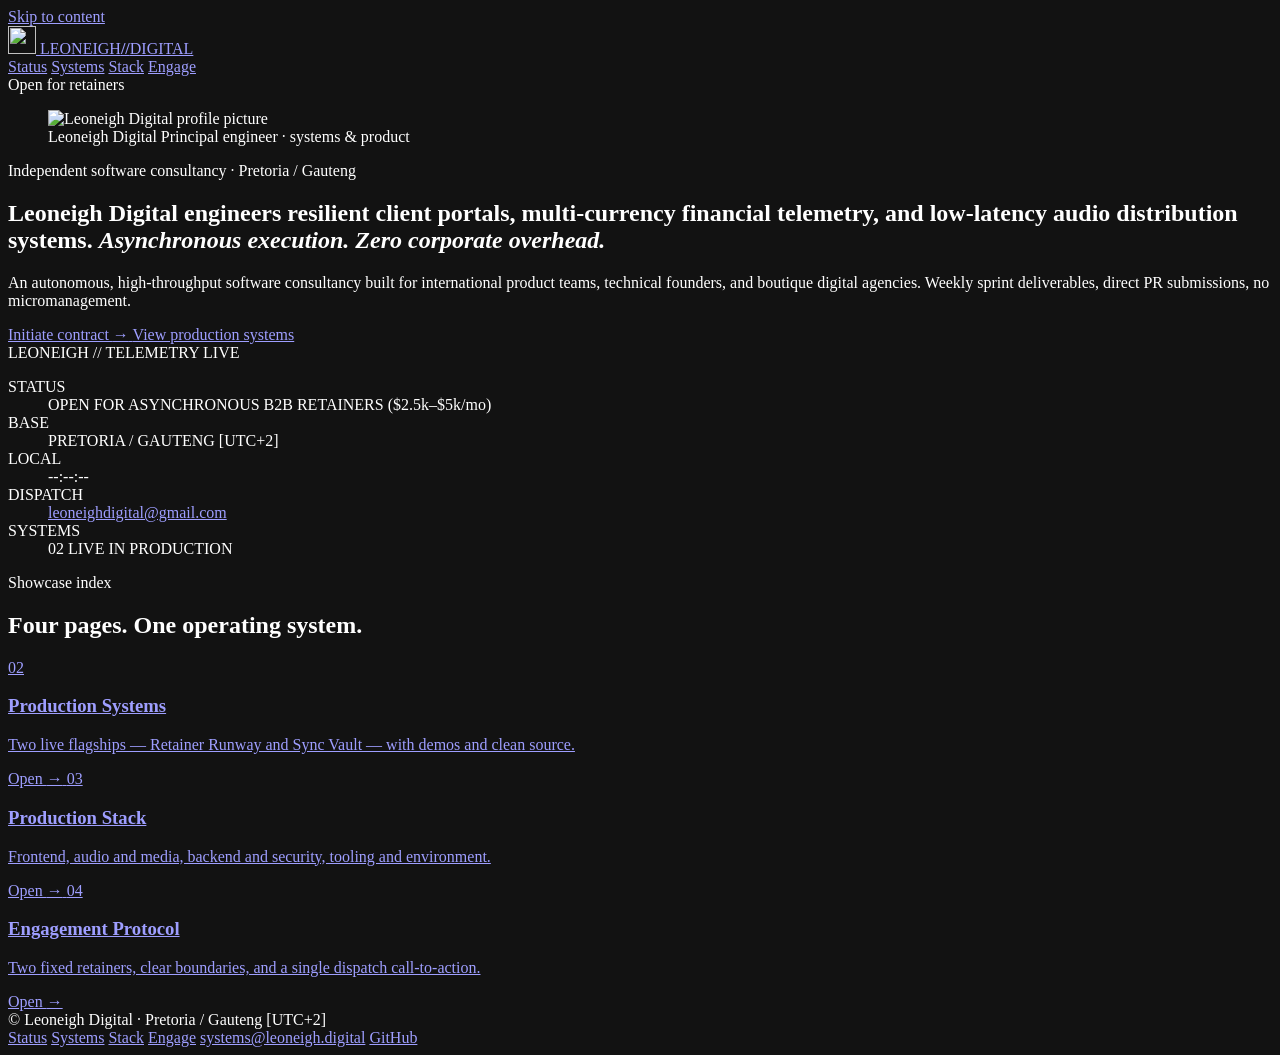
==== index.html @ 9cf305b2 "add index.html for main page layout and content" ====
<!DOCTYPE html>
<html lang="en">
<head>
<meta charset="utf-8">
<meta name="viewport" content="width=device-width, initial-scale=1">
<meta name="color-scheme" content="dark">
<meta name="theme-color" content="#09090b">
<title>Status — Leoneigh Digital</title>
<meta name="description" content="Leoneigh Digital is open for asynchronous B2B retainers. Resilient client portals, multi-currency financial telemetry, and low-latency audio distribution systems.">
<link rel="canonical" href="https://leoneighdigital.github.io/">
<link rel="icon" href="assets/Profile.jpg">
<link rel="stylesheet" href="style.css">
<script src="script.js" defer></script>
</head>

<body>
<a class="skip" href="#main">Skip to content</a>

<header class="topbar">
  <div class="wrap">
    <a class="brand" href="index.html">
      <img class="brand-mark" src="assets/Profile.jpg" width="28" height="28" alt="">
      <span>LEONEIGH<b>//</b>DIGITAL</span>
    </a>

    <nav aria-label="Primary">
      <a href="index.html" aria-current="page">Status</a>
      <a href="systems.html">Systems</a>
      <a href="stack.html">Stack</a>
      <a href="engage.html">Engage</a>
    </nav>

    <span class="pill"><span class="dot" aria-hidden="true"></span>Open for retainers</span>
  </div>
</header>

<main id="main">

  <section class="hero">
    <div class="wrap hero-grid">

      <div class="hero-copy">

        <figure class="profile">
          <img src="assets/Profile.jpg" width="96" height="96"
               alt="Leoneigh Digital profile picture">
          <figcaption>
            <span class="profile-name">Leoneigh Digital</span>
            <span class="profile-role">Principal engineer · systems &amp; product</span>
          </figcaption>
        </figure>

        <p class="kicker">Independent software consultancy · Pretoria / Gauteng</p>

        <h1>
          Leoneigh Digital engineers resilient client portals, multi-currency
          financial telemetry, and low-latency audio distribution systems.
          <em>Asynchronous execution. Zero corporate overhead.</em>
        </h1>

        <p class="lede">
          An autonomous, high-throughput software consultancy built for international
          product teams, technical founders, and boutique digital agencies. Weekly
          sprint deliverables, direct PR submissions, no micromanagement.
        </p>

        <div class="hero-actions">
          <a class="btn" href="mailto:systems@leoneigh.digital?subject=Retainer%20enquiry%20%E2%80%94%20Leoneigh%20Digital">
            Initiate contract <span aria-hidden="true">→</span>
          </a>
          <a class="btn ghost" href="systems.html">View production systems</a>
        </div>
      </div>

      <aside class="terminal" aria-label="Live operational telemetry">
        <div class="terminal-head">
          <span>LEONEIGH // TELEMETRY</span>
          <span><span class="dot" aria-hidden="true"></span>LIVE</span>
        </div>

        <dl class="terminal-body">
          <div class="trow">
            <dt>STATUS</dt>
            <dd class="hot">OPEN FOR ASYNCHRONOUS B2B RETAINERS ($2.5k–$5k/mo)</dd>
          </div>
          <div class="trow">
            <dt>BASE</dt>
            <dd>PRETORIA / GAUTENG <span class="dim">[UTC+2]</span></dd>
          </div>
          <div class="trow">
            <dt>LOCAL</dt>
            <dd>
              <time id="clock" datetime="">--:--:--</time>
              <span class="cursor" aria-hidden="true"></span>
            </dd>
          </div>
          <div class="trow">
            <dt>DISPATCH</dt>
            <dd>
              <a href="mailto:leoneighdigital@gmail.com">leoneighdigital@gmail.com</a>
              <button class="copy" type="button" hidden data-copy="leoneighdigital@gmail.com"
                      aria-label="Copy dispatch email address">COPY</button>
            </dd>
          </div>
          <div class="trow">
            <dt>SYSTEMS</dt>
            <dd>02 LIVE IN PRODUCTION</dd>
          </div>
        </dl>
      </aside>

    </div>
  </section>

  <section class="section">
    <div class="wrap">
      <div class="sec-head">
        <p class="sec-label">Showcase index</p>
        <h2>Four pages. One operating system.</h2>
      </div>

      <div class="index-grid">

        <a class="index-card" href="systems.html">
          <span class="index-num">02</span>
          <h3>Production Systems</h3>
          <p>Two live flagships — Retainer Runway and Sync Vault — with demos and clean source.</p>
          <span class="index-go">Open <span aria-hidden="true">→</span></span>
        </a>

        <a class="index-card" href="stack.html">
          <span class="index-num">03</span>
          <h3>Production Stack</h3>
          <p>Frontend, audio and media, backend and security, tooling and environment.</p>
          <span class="index-go">Open <span aria-hidden="true">→</span></span>
        </a>

        <a class="index-card" href="engage.html">
          <span class="index-num">04</span>
          <h3>Engagement Protocol</h3>
          <p>Two fixed retainers, clear boundaries, and a single dispatch call-to-action.</p>
          <span class="index-go">Open <span aria-hidden="true">→</span></span>
        </a>

      </div>
    </div>
  </section>

</main>

<footer class="foot">
  <div class="wrap foot-inner">
    <span>© Leoneigh Digital · Pretoria / Gauteng [UTC+2]</span>
    <nav class="foot-links" aria-label="Footer">
      <a href="index.html">Status</a>
      <a href="systems.html">Systems</a>
      <a href="stack.html">Stack</a>
      <a href="engage.html">Engage</a>
      <a href="mailto:systems@leoneigh.digital">systems@leoneigh.digital</a>
      <a href="https://github.com/LeoneighDigital" rel="noopener noreferrer" target="_blank">GitHub</a>
    </nav>
  </div>
</footer>

</body>
</html>
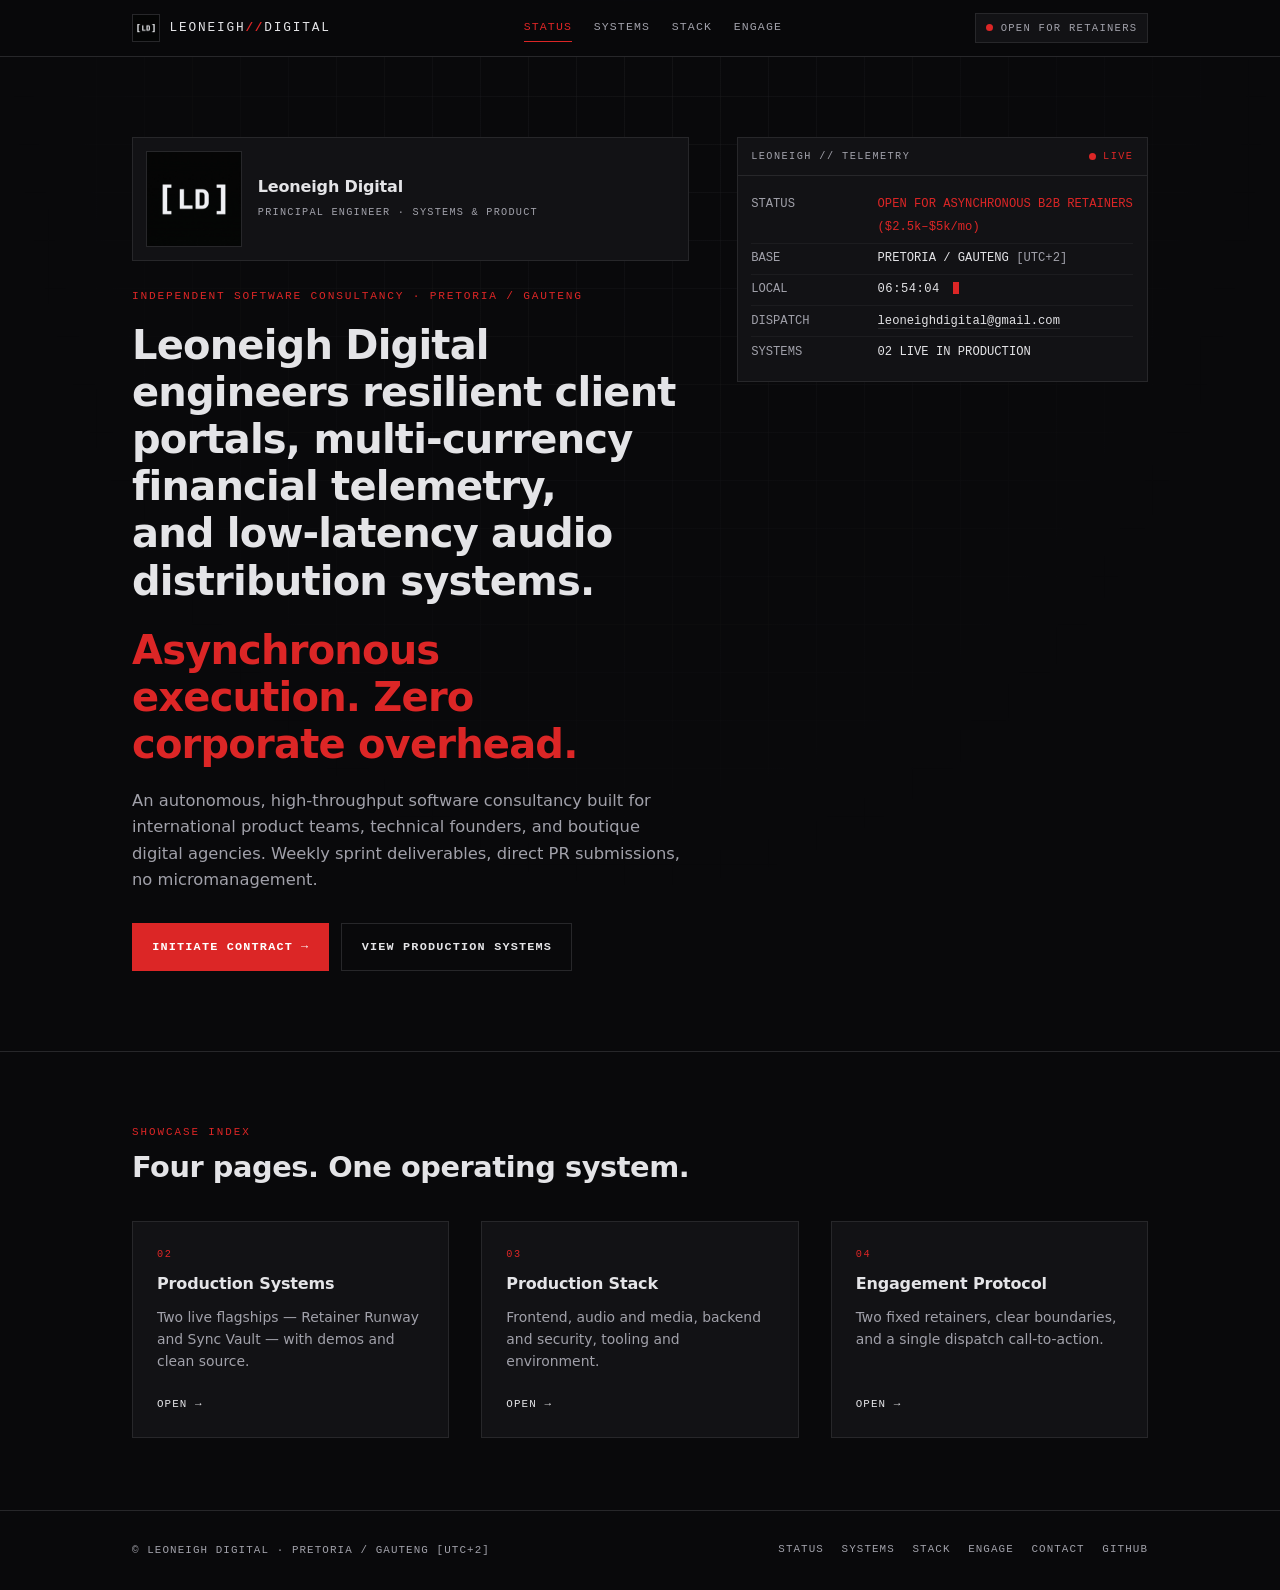
==== commit 67271932: "update contact link in navigation to use new email address" ====
--- a/index.html
+++ b/index.html
@@ -156,7 +156,7 @@
       <a href="systems.html">Systems</a>
       <a href="stack.html">Stack</a>
       <a href="engage.html">Engage</a>
-      <a href="mailto:systems@leoneigh.digital">systems@leoneigh.digital</a>
+      <a href="mailto:leoneighdigital@gmail.com">Contact</a>
       <a href="https://github.com/LeoneighDigital" rel="noopener noreferrer" target="_blank">GitHub</a>
     </nav>
   </div>
--- a/style.css
+++ b/style.css
@@ -0,0 +1,903 @@
+/* ==========================================================================
+   Leoneigh Digital Showcase — style.css
+   Shared across index / systems / stack / engage.
+   Matte carbon, industrial monospace. No frameworks, no external assets.
+   ========================================================================== */
+
+/* --------------------------------------------------------------------------
+   0. Tokens
+   -------------------------------------------------------------------------- */
+:root {
+  --bg:          #09090b;
+  --surface:     #121215;
+  --line:        #27272a;
+  --line-hover:  #3f3f46;
+  --accent:      #dc2626;
+  --accent-dim:  #7f1d1d;
+  --accent-soft: #b91c1c;
+  --text:        #e4e4e7;
+  --muted:       #a1a1aa;
+  --faint:       #52525b;
+
+  --mono: "JetBrains Mono", ui-monospace, SFMono-Regular, Menlo, Consolas, monospace;
+  --sans: Inter, system-ui, -apple-system, "Segoe UI", Roboto, Helvetica, Arial, sans-serif;
+
+  --max: 1080px;
+  --gap: clamp(1rem, 3vw, 2rem);
+  --header-h: 56px;
+}
+
+/* Self-host the fonts for a true sub-100ms first paint, then uncomment:
+
+@font-face {
+  font-family: "Inter";
+  src: url("fonts/Inter-Variable.woff2") format("woff2");
+  font-weight: 100 900;
+  font-display: swap;
+}
+@font-face {
+  font-family: "JetBrains Mono";
+  src: url("fonts/JetBrainsMono-Variable.woff2") format("woff2");
+  font-weight: 100 800;
+  font-display: swap;
+}
+*/
+
+/* --------------------------------------------------------------------------
+   1. Reset & base
+   -------------------------------------------------------------------------- */
+*,
+*::before,
+*::after { box-sizing: border-box; }
+
+[hidden] { display: none !important; }
+
+html {
+  scroll-behavior: smooth;
+  scroll-padding-top: calc(var(--header-h) + 16px);
+  -webkit-text-size-adjust: 100%;
+}
+
+body {
+  margin: 0;
+  background: var(--bg);
+  color: var(--text);
+  font-family: var(--sans);
+  font-size: 16px;
+  line-height: 1.6;
+  -webkit-font-smoothing: antialiased;
+  -moz-osx-font-smoothing: grayscale;
+  text-rendering: optimizeLegibility;
+  overflow-x: hidden;
+}
+
+/* Faint industrial grid, masked toward the top */
+body::before {
+  content: "";
+  position: fixed;
+  inset: 0;
+  z-index: 0;
+  pointer-events: none;
+  background-image:
+    linear-gradient(to right, rgba(39, 39, 42, .35) 1px, transparent 1px),
+    linear-gradient(to bottom, rgba(39, 39, 42, .35) 1px, transparent 1px);
+  background-size: 48px 48px;
+  -webkit-mask-image: radial-gradient(ellipse at 50% 0%, #000 0%, transparent 70%);
+          mask-image: radial-gradient(ellipse at 50% 0%, #000 0%, transparent 70%);
+}
+
+img, svg { max-width: 100%; display: block; }
+
+a { color: inherit; }
+
+code {
+  font-family: var(--mono);
+  font-size: .92em;
+  color: var(--text);
+  background: rgba(39, 39, 42, .5);
+  padding: .05em .3em;
+}
+
+::selection { background: var(--accent); color: #fff; }
+
+:focus-visible {
+  outline: 2px solid var(--accent);
+  outline-offset: 2px;
+}
+
+@media (prefers-reduced-motion: reduce) {
+  html { scroll-behavior: auto; }
+  *, *::before, *::after {
+    animation-duration: .001ms !important;
+    animation-iteration-count: 1 !important;
+    transition-duration: .001ms !important;
+  }
+}
+
+/* --------------------------------------------------------------------------
+   2. Layout helpers
+   -------------------------------------------------------------------------- */
+.wrap {
+  position: relative;
+  z-index: 1;
+  width: 100%;
+  max-width: var(--max);
+  margin-inline: auto;
+  padding-inline: clamp(1rem, 4vw, 2rem);
+}
+
+.skip {
+  position: absolute;
+  left: -9999px;
+  top: 0;
+  z-index: 100;
+  background: var(--accent);
+  color: #fff;
+  font-family: var(--mono);
+  font-size: .75rem;
+  letter-spacing: .1em;
+  text-transform: uppercase;
+  padding: .75rem 1rem;
+  text-decoration: none;
+}
+.skip:focus { left: 1rem; top: 1rem; }
+
+/* --------------------------------------------------------------------------
+   3. Top bar
+   -------------------------------------------------------------------------- */
+.topbar {
+  position: sticky;
+  top: 0;
+  z-index: 20;
+  border-bottom: 1px solid var(--line);
+  background: rgba(9, 9, 11, .88);
+  -webkit-backdrop-filter: blur(8px);
+          backdrop-filter: blur(8px);
+}
+
+.topbar .wrap {
+  display: flex;
+  align-items: center;
+  justify-content: space-between;
+  gap: 1rem;
+  height: var(--header-h);
+}
+
+.brand {
+  display: inline-flex;
+  align-items: center;
+  gap: .6rem;
+  font-family: var(--mono);
+  font-size: .8rem;
+  letter-spacing: .14em;
+  text-transform: uppercase;
+  text-decoration: none;
+  white-space: nowrap;
+}
+.brand b { color: var(--accent); font-weight: 700; }
+
+.brand-mark {
+  width: 28px;
+  height: 28px;
+  flex: none;
+  border: 1px solid var(--line);
+  background: var(--surface);
+}
+
+.topbar nav {
+  display: flex;
+  gap: 1.35rem;
+  font-family: var(--mono);
+  font-size: .72rem;
+  letter-spacing: .1em;
+  text-transform: uppercase;
+}
+.topbar nav a {
+  color: var(--muted);
+  text-decoration: none;
+  padding-block: .25rem;
+  border-bottom: 1px solid transparent;
+  white-space: nowrap;
+  transition: color .15s ease, border-color .15s ease;
+}
+.topbar nav a:hover,
+.topbar nav a:focus-visible {
+  color: var(--text);
+  border-color: var(--accent);
+}
+.topbar nav a[aria-current="page"] {
+  color: var(--accent);
+  border-color: var(--accent);
+}
+
+.pill {
+  display: inline-flex;
+  align-items: center;
+  gap: .5rem;
+  font-family: var(--mono);
+  font-size: .66rem;
+  letter-spacing: .12em;
+  text-transform: uppercase;
+  color: var(--muted);
+  border: 1px solid var(--line);
+  background: var(--surface);
+  padding: .35rem .6rem;
+  white-space: nowrap;
+}
+
+.dot {
+  width: 7px;
+  height: 7px;
+  flex: none;
+  border-radius: 50%;
+  background: var(--accent);
+  animation: pulse 2.4s ease-out infinite;
+}
+@keyframes pulse {
+  0%   { box-shadow: 0 0 0 0 rgba(220, 38, 38, .55); }
+  70%  { box-shadow: 0 0 0 7px rgba(220, 38, 38, 0); }
+  100% { box-shadow: 0 0 0 0 rgba(220, 38, 38, 0); }
+}
+
+/* Mobile: wrap the bar to two rows, keep the nav reachable */
+@media (max-width: 760px) {
+  .topbar .wrap {
+    height: auto;
+    flex-wrap: wrap;
+    row-gap: .5rem;
+    padding-block: .6rem;
+  }
+  .topbar nav {
+    order: 3;
+    width: 100%;
+    gap: 1.1rem;
+    overflow-x: auto;
+    scrollbar-width: none;
+    padding-bottom: .15rem;
+  }
+  .topbar nav::-webkit-scrollbar { display: none; }
+  .pill { display: none; }
+  .brand { font-size: .74rem; }
+}
+
+/* --------------------------------------------------------------------------
+   4. Profile figure (placeholder)
+   -------------------------------------------------------------------------- */
+.profile {
+  display: flex;
+  align-items: center;
+  gap: 1rem;
+  margin: 0 0 1.7rem;
+  padding: .8rem;
+  border: 1px solid var(--line);
+  background: var(--surface);
+}
+
+.profile img {
+  width: 96px;
+  height: 96px;
+  flex: none;
+  border: 1px solid var(--line);
+  background: var(--bg);
+  object-fit: cover;
+}
+
+.profile figcaption { min-width: 0; }
+
+.profile-name {
+  display: block;
+  font-weight: 700;
+  letter-spacing: -.01em;
+  line-height: 1.3;
+}
+
+.profile-role {
+  display: block;
+  margin-top: .35rem;
+  font-family: var(--mono);
+  font-size: .64rem;
+  letter-spacing: .12em;
+  text-transform: uppercase;
+  color: var(--muted);
+}
+
+.profile-note {
+  display: block;
+  margin-top: .6rem;
+  font-family: var(--mono);
+  font-size: .58rem;
+  letter-spacing: .08em;
+  text-transform: uppercase;
+  color: var(--faint);
+}
+
+/* --------------------------------------------------------------------------
+   5. Hero (index) & page hero (subpages)
+   -------------------------------------------------------------------------- */
+.hero {
+  padding-block: clamp(2.5rem, 7vw, 5rem);
+  border-bottom: 1px solid var(--line);
+}
+
+.hero-grid {
+  display: grid;
+  grid-template-columns: 1.15fr .85fr;
+  gap: clamp(1.5rem, 4vw, 3rem);
+  align-items: start;
+}
+@media (max-width: 880px) {
+  .hero-grid { grid-template-columns: 1fr; }
+}
+
+.page-hero {
+  padding-block: clamp(2.25rem, 6vw, 4rem) clamp(1.75rem, 4vw, 2.5rem);
+  border-bottom: 1px solid var(--line);
+}
+
+.kicker {
+  margin: 0 0 1rem;
+  font-family: var(--mono);
+  font-size: .7rem;
+  letter-spacing: .16em;
+  text-transform: uppercase;
+  color: var(--accent);
+}
+
+h1 {
+  margin: 0;
+  font-size: clamp(1.5rem, 3.6vw, 2.5rem);
+  line-height: 1.18;
+  letter-spacing: -.02em;
+  font-weight: 700;
+  text-wrap: balance;
+  max-width: 24ch;
+}
+h1 em {
+  display: block;
+  margin-top: .55em;
+  font-style: normal;
+  color: var(--accent);
+}
+
+.page-hero h1 { max-width: 26ch; }
+
+.lede {
+  margin: 1.25rem 0 0;
+  max-width: 58ch;
+  color: var(--muted);
+  font-size: clamp(.94rem, 1.5vw, 1.02rem);
+}
+
+.hero-actions {
+  display: flex;
+  flex-wrap: wrap;
+  gap: .75rem;
+  margin-top: 1.9rem;
+}
+
+/* --------------------------------------------------------------------------
+   6. Buttons & links
+   -------------------------------------------------------------------------- */
+.btn {
+  display: inline-flex;
+  align-items: center;
+  gap: .5rem;
+  font-family: var(--mono);
+  font-size: .74rem;
+  font-weight: 600;
+  letter-spacing: .1em;
+  text-transform: uppercase;
+  text-decoration: none;
+  padding: .85rem 1.2rem;
+  border: 1px solid var(--accent);
+  background: var(--accent);
+  color: #fff;
+  transition: background .15s ease, border-color .15s ease, color .15s ease;
+}
+.btn:hover,
+.btn:focus-visible {
+  background: var(--accent-soft);
+  border-color: var(--accent-soft);
+}
+
+.btn.ghost {
+  background: transparent;
+  color: var(--text);
+  border-color: var(--line);
+}
+.btn.ghost:hover,
+.btn.ghost:focus-visible {
+  background: var(--surface);
+  border-color: var(--accent);
+  color: #fff;
+}
+
+/* --------------------------------------------------------------------------
+   7. Terminal
+   -------------------------------------------------------------------------- */
+.terminal {
+  border: 1px solid var(--line);
+  background: var(--surface);
+  font-family: var(--mono);
+  font-size: .76rem;
+  line-height: 1.9;
+  overflow: hidden;
+}
+
+.terminal-head {
+  display: flex;
+  align-items: center;
+  justify-content: space-between;
+  gap: 1rem;
+  padding: .55rem .85rem;
+  border-bottom: 1px solid var(--line);
+  color: var(--muted);
+  font-size: .64rem;
+  letter-spacing: .14em;
+  text-transform: uppercase;
+}
+.terminal-head > span:last-child {
+  display: inline-flex;
+  align-items: center;
+  gap: .45rem;
+  color: var(--accent);
+}
+
+.terminal-body { margin: 0; padding: .85rem; }
+
+.trow {
+  display: grid;
+  grid-template-columns: 6.9rem 1fr;
+  gap: 1rem;
+  padding-block: .22rem;
+  border-bottom: 1px solid rgba(39, 39, 42, .5);
+}
+.trow:last-child { border-bottom: 0; }
+.trow dt { color: var(--muted); }
+.trow dd { margin: 0; word-break: break-word; }
+
+.terminal .hot { color: var(--accent); }
+.terminal .dim { color: var(--muted); }
+
+.terminal a {
+  text-decoration: none;
+  border-bottom: 1px solid var(--line);
+  transition: color .15s ease, border-color .15s ease;
+}
+.terminal a:hover,
+.terminal a:focus-visible {
+  color: var(--accent);
+  border-color: var(--accent);
+}
+
+#clock {
+  font-variant-numeric: tabular-nums;
+  letter-spacing: .04em;
+}
+
+.cursor {
+  display: inline-block;
+  width: .5em;
+  height: .95em;
+  margin-left: .35rem;
+  vertical-align: -.12em;
+  background: var(--accent);
+  animation: blink 1.1s steps(1) infinite;
+}
+@keyframes blink { 50% { opacity: 0; } }
+
+.copy {
+  margin-left: .5rem;
+  padding: .1rem .4rem;
+  font-family: var(--mono);
+  font-size: .58rem;
+  letter-spacing: .12em;
+  text-transform: uppercase;
+  color: var(--muted);
+  background: transparent;
+  border: 1px solid var(--line);
+  cursor: pointer;
+  transition: color .15s ease, border-color .15s ease;
+}
+.copy:hover,
+.copy:focus-visible,
+.copy.is-copied {
+  color: var(--accent);
+  border-color: var(--accent);
+}
+
+/* --------------------------------------------------------------------------
+   8. Sections
+   -------------------------------------------------------------------------- */
+.section {
+  padding-block: clamp(2.5rem, 7vw, 4.5rem);
+  border-bottom: 1px solid var(--line);
+}
+
+.sec-head { margin-bottom: clamp(1.5rem, 4vw, 2.25rem); }
+
+.sec-label {
+  margin: 0 0 .55rem;
+  font-family: var(--mono);
+  font-size: .68rem;
+  letter-spacing: .18em;
+  text-transform: uppercase;
+  color: var(--accent);
+}
+
+h2 {
+  margin: 0;
+  font-size: clamp(1.25rem, 2.7vw, 1.8rem);
+  line-height: 1.2;
+  letter-spacing: -.015em;
+  text-wrap: balance;
+}
+
+/* --------------------------------------------------------------------------
+   9. Showcase index cards (home)
+   -------------------------------------------------------------------------- */
+.index-grid {
+  display: grid;
+  grid-template-columns: repeat(3, 1fr);
+  gap: var(--gap);
+}
+@media (max-width: 860px) {
+  .index-grid { grid-template-columns: 1fr; }
+}
+
+.index-card {
+  display: flex;
+  flex-direction: column;
+  gap: .55rem;
+  padding: clamp(1.1rem, 2.5vw, 1.5rem);
+  border: 1px solid var(--line);
+  background: var(--surface);
+  text-decoration: none;
+  transition: border-color .2s ease, background .2s ease;
+}
+.index-card:hover,
+.index-card:focus-visible {
+  border-color: var(--accent-dim);
+  background: #141418;
+}
+
+.index-num {
+  font-family: var(--mono);
+  font-size: .64rem;
+  letter-spacing: .16em;
+  color: var(--accent);
+}
+
+.index-card h3 {
+  margin: 0;
+  font-size: 1rem;
+  letter-spacing: -.01em;
+}
+
+.index-card p {
+  margin: 0;
+  color: var(--muted);
+  font-size: .87rem;
+  line-height: 1.6;
+}
+
+.index-go {
+  margin-top: auto;
+  padding-top: .9rem;
+  font-family: var(--mono);
+  font-size: .68rem;
+  letter-spacing: .1em;
+  text-transform: uppercase;
+  color: var(--text);
+}
+.index-card:hover .index-go { color: var(--accent); }
+
+/* --------------------------------------------------------------------------
+   10. System cards
+   -------------------------------------------------------------------------- */
+.systems {
+  display: grid;
+  grid-template-columns: repeat(2, 1fr);
+  gap: var(--gap);
+}
+@media (max-width: 780px) {
+  .systems { grid-template-columns: 1fr; }
+}
+
+.card {
+  display: flex;
+  flex-direction: column;
+  gap: .9rem;
+  padding: clamp(1.1rem, 2.5vw, 1.6rem);
+  border: 1px solid var(--line);
+  background: var(--surface);
+  transition: border-color .2s ease;
+}
+.card:hover { border-color: var(--line-hover); }
+
+.card-index {
+  margin: 0;
+  font-family: var(--mono);
+  font-size: .64rem;
+  letter-spacing: .16em;
+  text-transform: uppercase;
+  color: var(--accent);
+}
+
+.card h3 {
+  margin: 0;
+  font-size: 1.05rem;
+  line-height: 1.35;
+  letter-spacing: -.01em;
+}
+
+.card p {
+  margin: 0;
+  color: var(--muted);
+  font-size: .9rem;
+  line-height: 1.65;
+}
+
+.tags {
+  display: flex;
+  flex-wrap: wrap;
+  gap: .4rem;
+  margin: 0;
+  padding: 0;
+  list-style: none;
+}
+.tag {
+  font-family: var(--mono);
+  font-size: .62rem;
+  letter-spacing: .06em;
+  text-transform: uppercase;
+  color: var(--muted);
+  border: 1px solid var(--line);
+  padding: .18rem .45rem;
+}
+
+.card-links {
+  display: flex;
+  flex-wrap: wrap;
+  gap: .6rem;
+  margin-top: auto;
+  padding-top: .95rem;
+  border-top: 1px solid var(--line);
+}
+
+.link {
+  font-family: var(--mono);
+  font-size: .7rem;
+  letter-spacing: .08em;
+  text-transform: uppercase;
+  text-decoration: none;
+  color: var(--text);
+  border: 1px solid var(--line);
+  padding: .45rem .7rem;
+  transition: border-color .15s ease, color .15s ease, background .15s ease;
+}
+.link:hover,
+.link:focus-visible {
+  border-color: var(--accent);
+  color: var(--accent);
+  background: rgba(220, 38, 38, .06);
+}
+.link.primary {
+  border-color: var(--accent);
+  color: #fff;
+  background: rgba(220, 38, 38, .14);
+}
+.link.primary:hover,
+.link.primary:focus-visible {
+  background: var(--accent);
+  color: #fff;
+}
+
+/* --------------------------------------------------------------------------
+   11. Stack table
+   -------------------------------------------------------------------------- */
+.stack {
+  margin: 0;
+  border: 1px solid var(--line);
+  background: var(--surface);
+}
+
+.stack-row {
+  display: grid;
+  grid-template-columns: 13rem 1fr;
+  gap: 1rem;
+  padding: .95rem clamp(.9rem, 2.5vw, 1.4rem);
+  border-bottom: 1px solid var(--line);
+}
+.stack-row:last-child { border-bottom: 0; }
+
+.stack-row dt {
+  font-family: var(--mono);
+  font-size: .68rem;
+  letter-spacing: .12em;
+  text-transform: uppercase;
+  color: var(--muted);
+  padding-top: .18rem;
+}
+
+.stack-row dd {
+  margin: 0;
+  font-size: .9rem;
+  color: var(--text);
+}
+
+@media (max-width: 620px) {
+  .stack-row {
+    grid-template-columns: 1fr;
+    gap: .35rem;
+  }
+}
+
+/* --------------------------------------------------------------------------
+   12. Tiers & CTA
+   -------------------------------------------------------------------------- */
+.tiers {
+  display: grid;
+  grid-template-columns: repeat(2, 1fr);
+  gap: var(--gap);
+}
+@media (max-width: 780px) {
+  .tiers { grid-template-columns: 1fr; }
+}
+
+.tier {
+  display: flex;
+  flex-direction: column;
+  gap: .8rem;
+  padding: clamp(1.2rem, 3vw, 1.8rem);
+  border: 1px solid var(--line);
+  background: var(--surface);
+}
+.tier.featured {
+  border-color: var(--accent-dim);
+  box-shadow: inset 0 1px 0 0 rgba(220, 38, 38, .35);
+}
+
+.tier-name {
+  margin: 0;
+  font-family: var(--mono);
+  font-size: .66rem;
+  letter-spacing: .14em;
+  text-transform: uppercase;
+  color: var(--muted);
+}
+.tier.featured .tier-name { color: var(--accent); }
+
+.tier h3 {
+  margin: 0;
+  font-size: 1.02rem;
+  line-height: 1.35;
+  letter-spacing: -.01em;
+}
+
+.price {
+  margin: .2rem 0 0;
+  font-family: var(--mono);
+  font-size: 1.05rem;
+  letter-spacing: .02em;
+  color: var(--accent);
+}
+.price small {
+  display: block;
+  margin-top: .2rem;
+  font-size: .62rem;
+  letter-spacing: .14em;
+  text-transform: uppercase;
+  color: var(--muted);
+}
+
+.tier-list {
+  display: grid;
+  gap: .5rem;
+  margin: .4rem 0 0;
+  padding: 0;
+  list-style: none;
+}
+.tier-list li {
+  position: relative;
+  padding-left: 1.15rem;
+  font-size: .88rem;
+  color: var(--muted);
+  line-height: 1.55;
+}
+.tier-list li::before {
+  content: "+";
+  position: absolute;
+  left: 0;
+  top: 0;
+  font-family: var(--mono);
+  font-size: .85rem;
+  color: var(--accent);
+}
+
+.cta-block {
+  display: flex;
+  flex-wrap: wrap;
+  align-items: center;
+  justify-content: space-between;
+  gap: 1.25rem;
+  margin-top: var(--gap);
+  padding: clamp(1.3rem, 3.5vw, 2.1rem);
+  border: 1px solid var(--accent-dim);
+  background:
+    linear-gradient(180deg, rgba(220, 38, 38, .09), rgba(220, 38, 38, 0)),
+    var(--surface);
+}
+.cta-block p {
+  margin: 0;
+  font-family: var(--mono);
+  font-size: .66rem;
+  letter-spacing: .14em;
+  text-transform: uppercase;
+  color: var(--muted);
+}
+.cta-block h3 {
+  margin: .45rem 0 0;
+  font-size: clamp(1.05rem, 2.4vw, 1.35rem);
+  letter-spacing: -.01em;
+}
+
+/* --------------------------------------------------------------------------
+   13. Pager
+   -------------------------------------------------------------------------- */
+.pager {
+  display: flex;
+  flex-wrap: wrap;
+  align-items: center;
+  justify-content: space-between;
+  gap: 1rem;
+  margin-top: clamp(2rem, 5vw, 3rem);
+  padding-top: 1.25rem;
+  border-top: 1px solid var(--line);
+  font-family: var(--mono);
+  font-size: .7rem;
+  letter-spacing: .1em;
+  text-transform: uppercase;
+}
+.pager a {
+  color: var(--muted);
+  text-decoration: none;
+  transition: color .15s ease;
+}
+.pager a:hover,
+.pager a:focus-visible { color: var(--accent); }
+
+/* --------------------------------------------------------------------------
+   14. Footer
+   -------------------------------------------------------------------------- */
+.foot {
+  padding-block: 1.9rem;
+  font-family: var(--mono);
+  font-size: .68rem;
+  letter-spacing: .1em;
+  text-transform: uppercase;
+  color: var(--muted);
+}
+.foot-inner {
+  display: flex;
+  flex-wrap: wrap;
+  align-items: center;
+  justify-content: space-between;
+  gap: 1rem;
+}
+.foot-links {
+  display: flex;
+  flex-wrap: wrap;
+  gap: 1.1rem;
+}
+.foot a {
+  color: var(--muted);
+  text-decoration: none;
+  border-bottom: 1px solid transparent;
+  transition: color .15s ease, border-color .15s ease;
+}
+.foot a:hover,
+.foot a:focus-visible {
+  color: var(--accent);
+  border-color: var(--accent);
+}
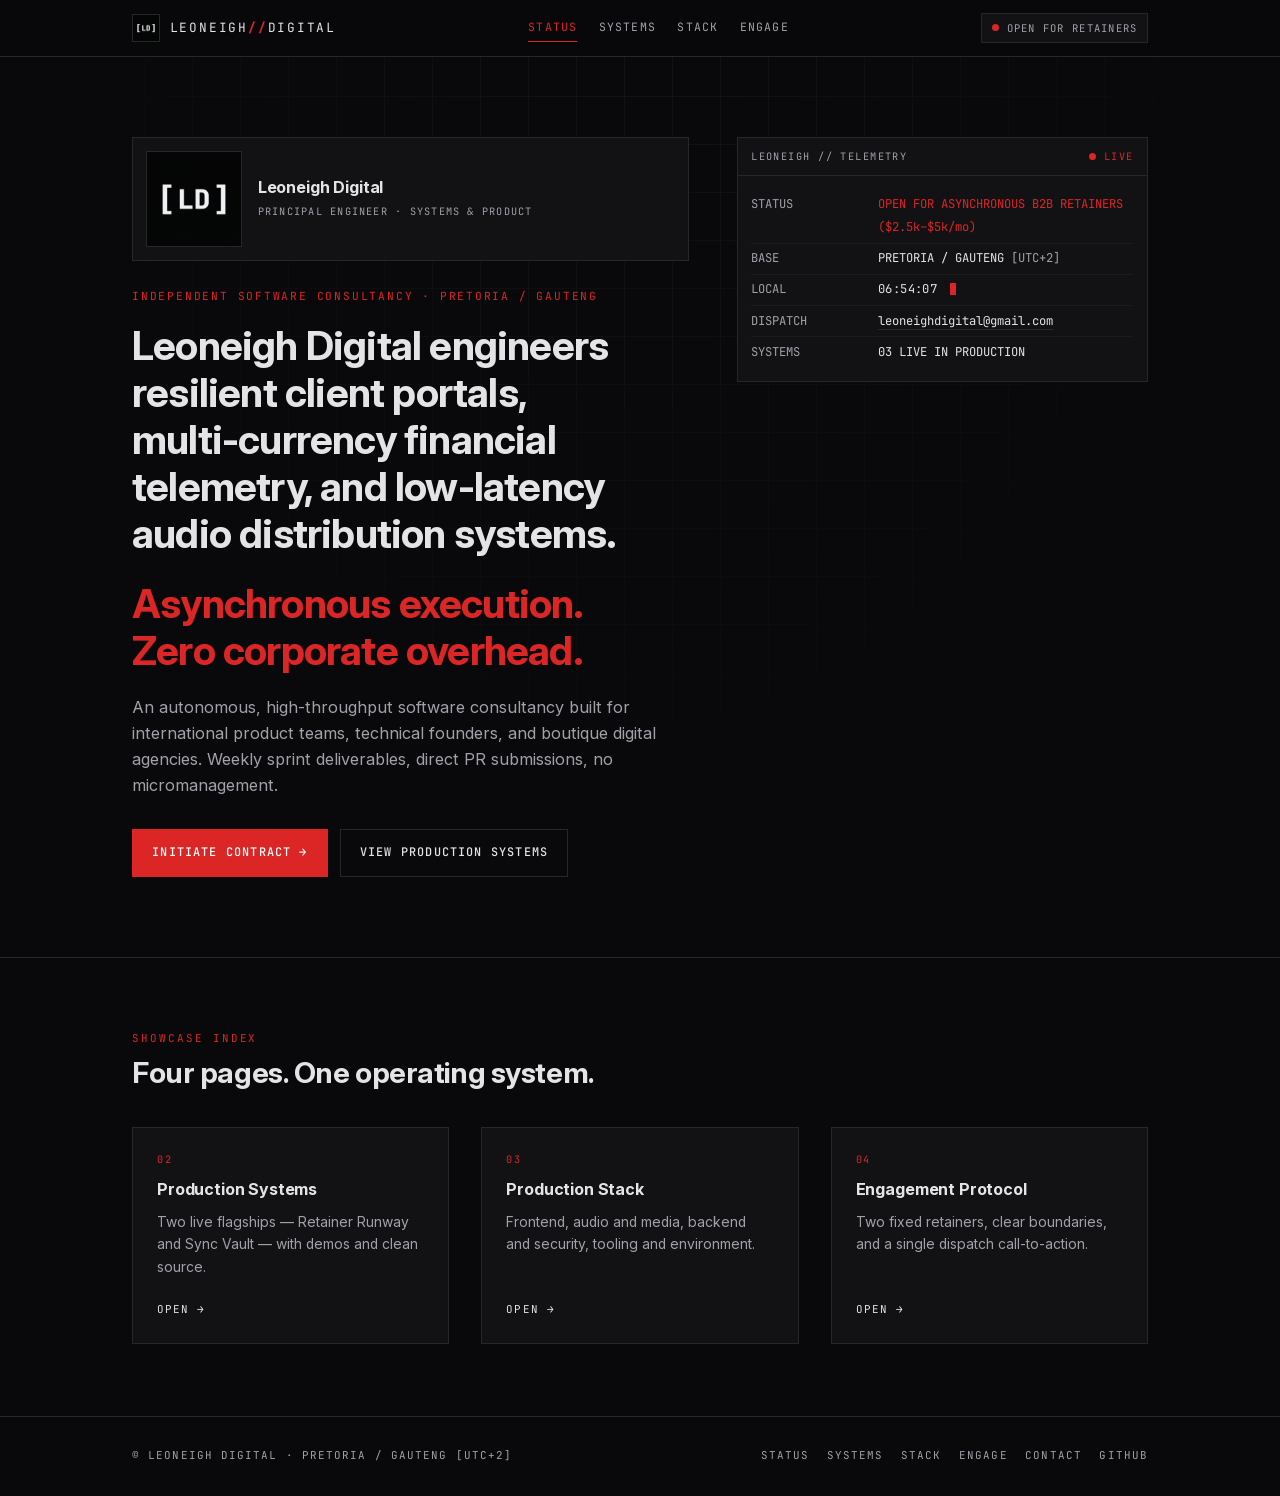
==== commit 043dc222: "Update index.html to reflect current system status from "02" to "03" in production" ====
--- a/index.html
+++ b/index.html
@@ -104,7 +104,7 @@
           </div>
           <div class="trow">
             <dt>SYSTEMS</dt>
-            <dd>02 LIVE IN PRODUCTION</dd>
+            <dd>03 LIVE IN PRODUCTION</dd>
           </div>
         </dl>
       </aside>
--- a/style.css
+++ b/style.css
@@ -27,8 +27,6 @@
   --header-h: 56px;
 }
 
-/* Self-host the fonts for a true sub-100ms first paint, then uncomment:
-
 @font-face {
   font-family: "Inter";
   src: url("fonts/Inter-Variable.woff2") format("woff2");
@@ -36,12 +34,25 @@
   font-display: swap;
 }
 @font-face {
+  font-family: "Inter";
+  src: url("fonts/Inter-Variable-Italic.woff2") format("woff2");
+  font-weight: 100 900;
+  font-style: italic;
+  font-display: swap;
+}
+@font-face {
   font-family: "JetBrains Mono";
-  src: url("fonts/JetBrainsMono-Variable.woff2") format("woff2");
+  src: url("fonts/JetBrainsMono-Variable.ttf") format("truetype");
   font-weight: 100 800;
   font-display: swap;
 }
-*/
+@font-face {
+  font-family: "JetBrains Mono";
+  src: url("fonts/JetBrainsMono-Variable-Italic.ttf") format("truetype");
+  font-weight: 100 800;
+  font-style: italic;
+  font-display: swap;
+}
 
 /* --------------------------------------------------------------------------
    1. Reset & base
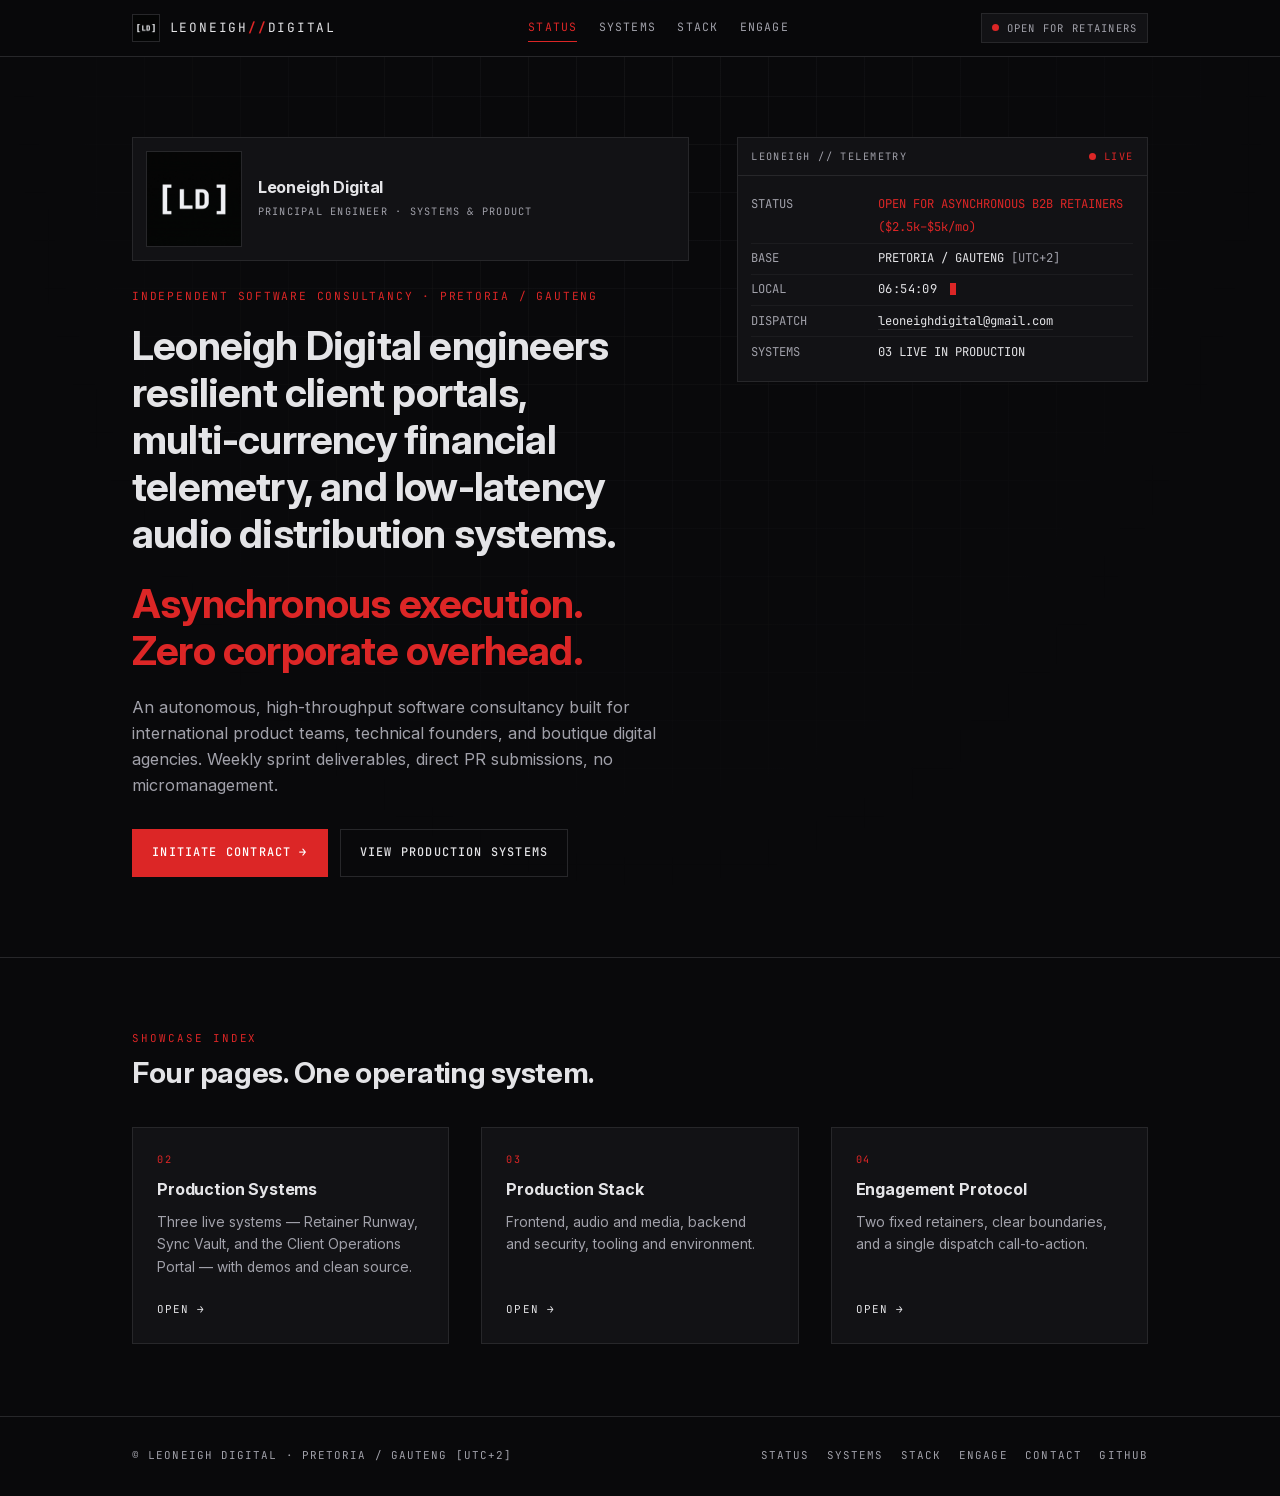
==== commit 6d99d16e: "Update production systems description to include Client Operations Portal" ====
--- a/index.html
+++ b/index.html
@@ -124,7 +124,7 @@
         <a class="index-card" href="systems.html">
           <span class="index-num">02</span>
           <h3>Production Systems</h3>
-          <p>Two live flagships — Retainer Runway and Sync Vault — with demos and clean source.</p>
+          <p>Three live systems — Retainer Runway, Sync Vault, and the Client Operations Portal — with demos and clean source.</p>
           <span class="index-go">Open <span aria-hidden="true">→</span></span>
         </a>
 
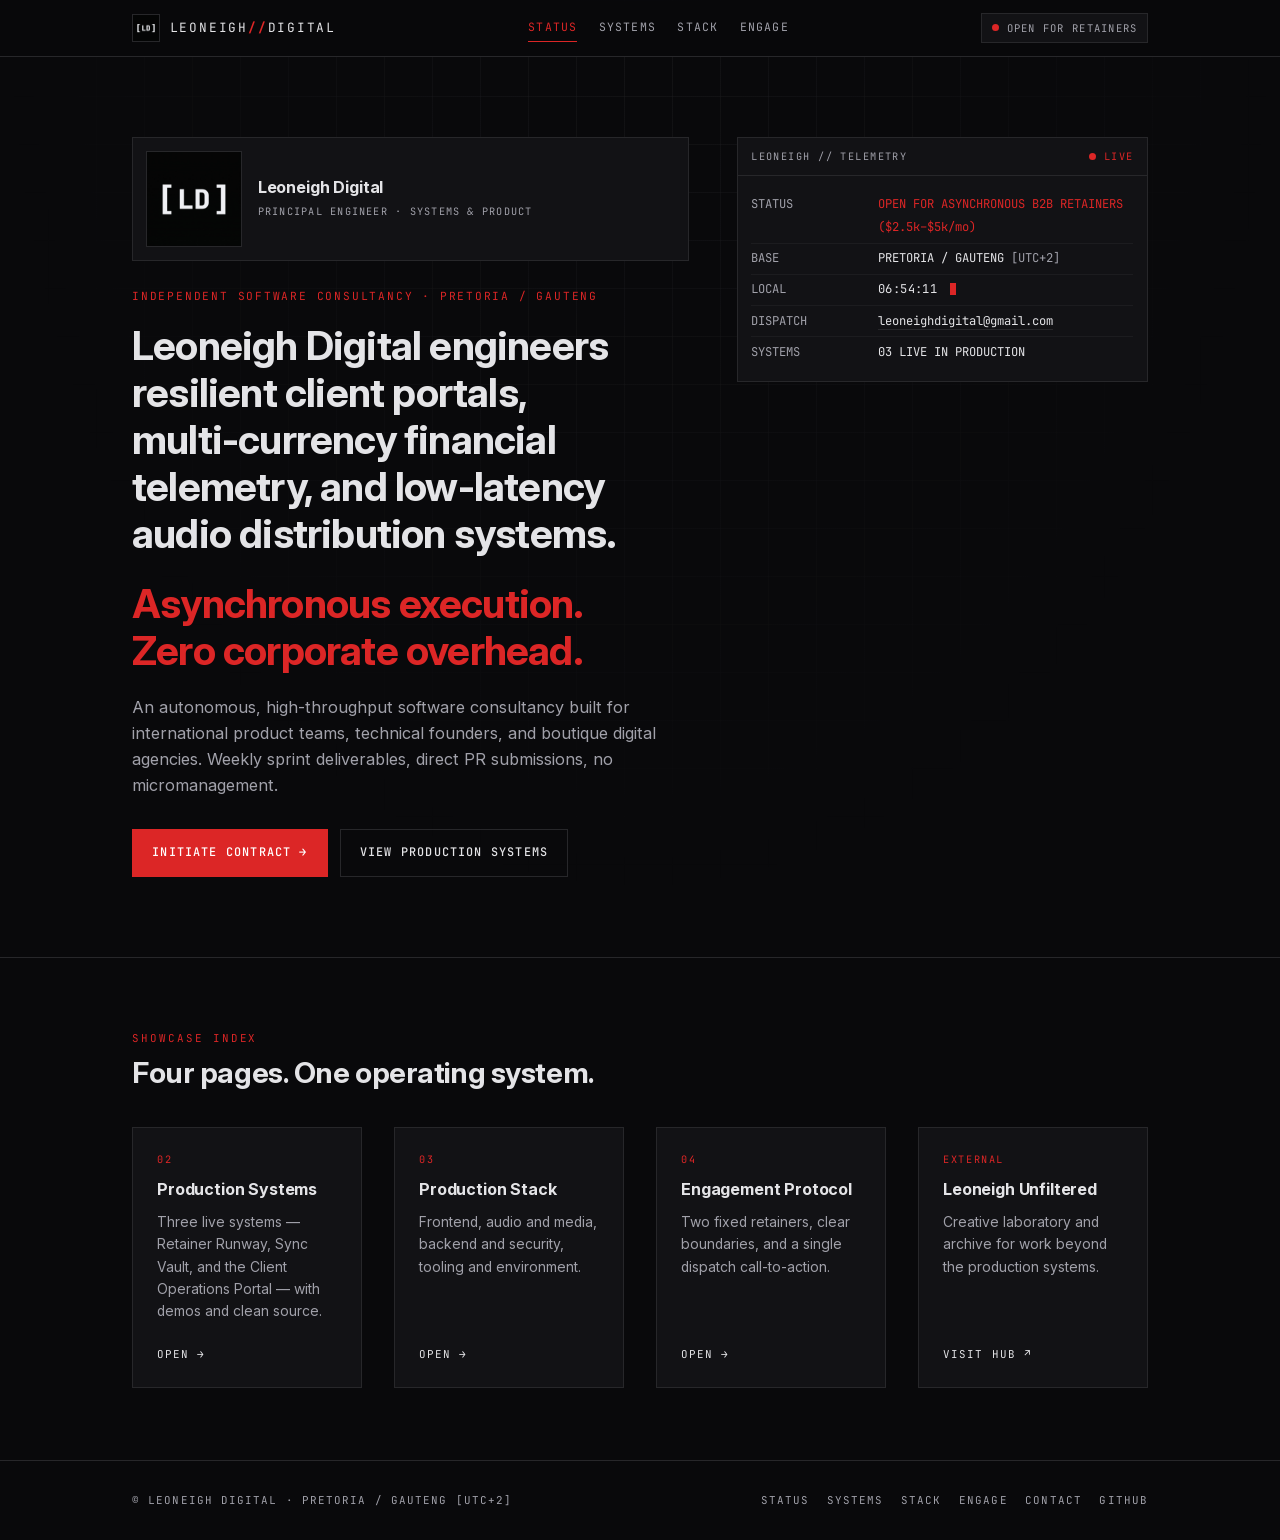
==== commit 21a3dc8c: "Add external link to Leoneigh Unfiltered and update index grid layout" ====
--- a/index.html
+++ b/index.html
@@ -142,6 +142,14 @@
           <span class="index-go">Open <span aria-hidden="true">→</span></span>
         </a>
 
+        <a class="index-card" href="https://leoneighdigital.github.io/Leoneigh-Unfiltered/#/"
+           rel="noopener noreferrer" target="_blank">
+          <span class="index-num">EXTERNAL</span>
+          <h3>Leoneigh Unfiltered</h3>
+          <p>Creative laboratory and archive for work beyond the production systems.</p>
+          <span class="index-go">Visit hub <span aria-hidden="true">↗</span></span>
+        </a>
+
       </div>
     </div>
   </section>
--- a/style.css
+++ b/style.css
@@ -549,7 +549,7 @@
    -------------------------------------------------------------------------- */
 .index-grid {
   display: grid;
-  grid-template-columns: repeat(3, 1fr);
+  grid-template-columns: repeat(4, 1fr);
   gap: var(--gap);
 }
 @media (max-width: 860px) {
